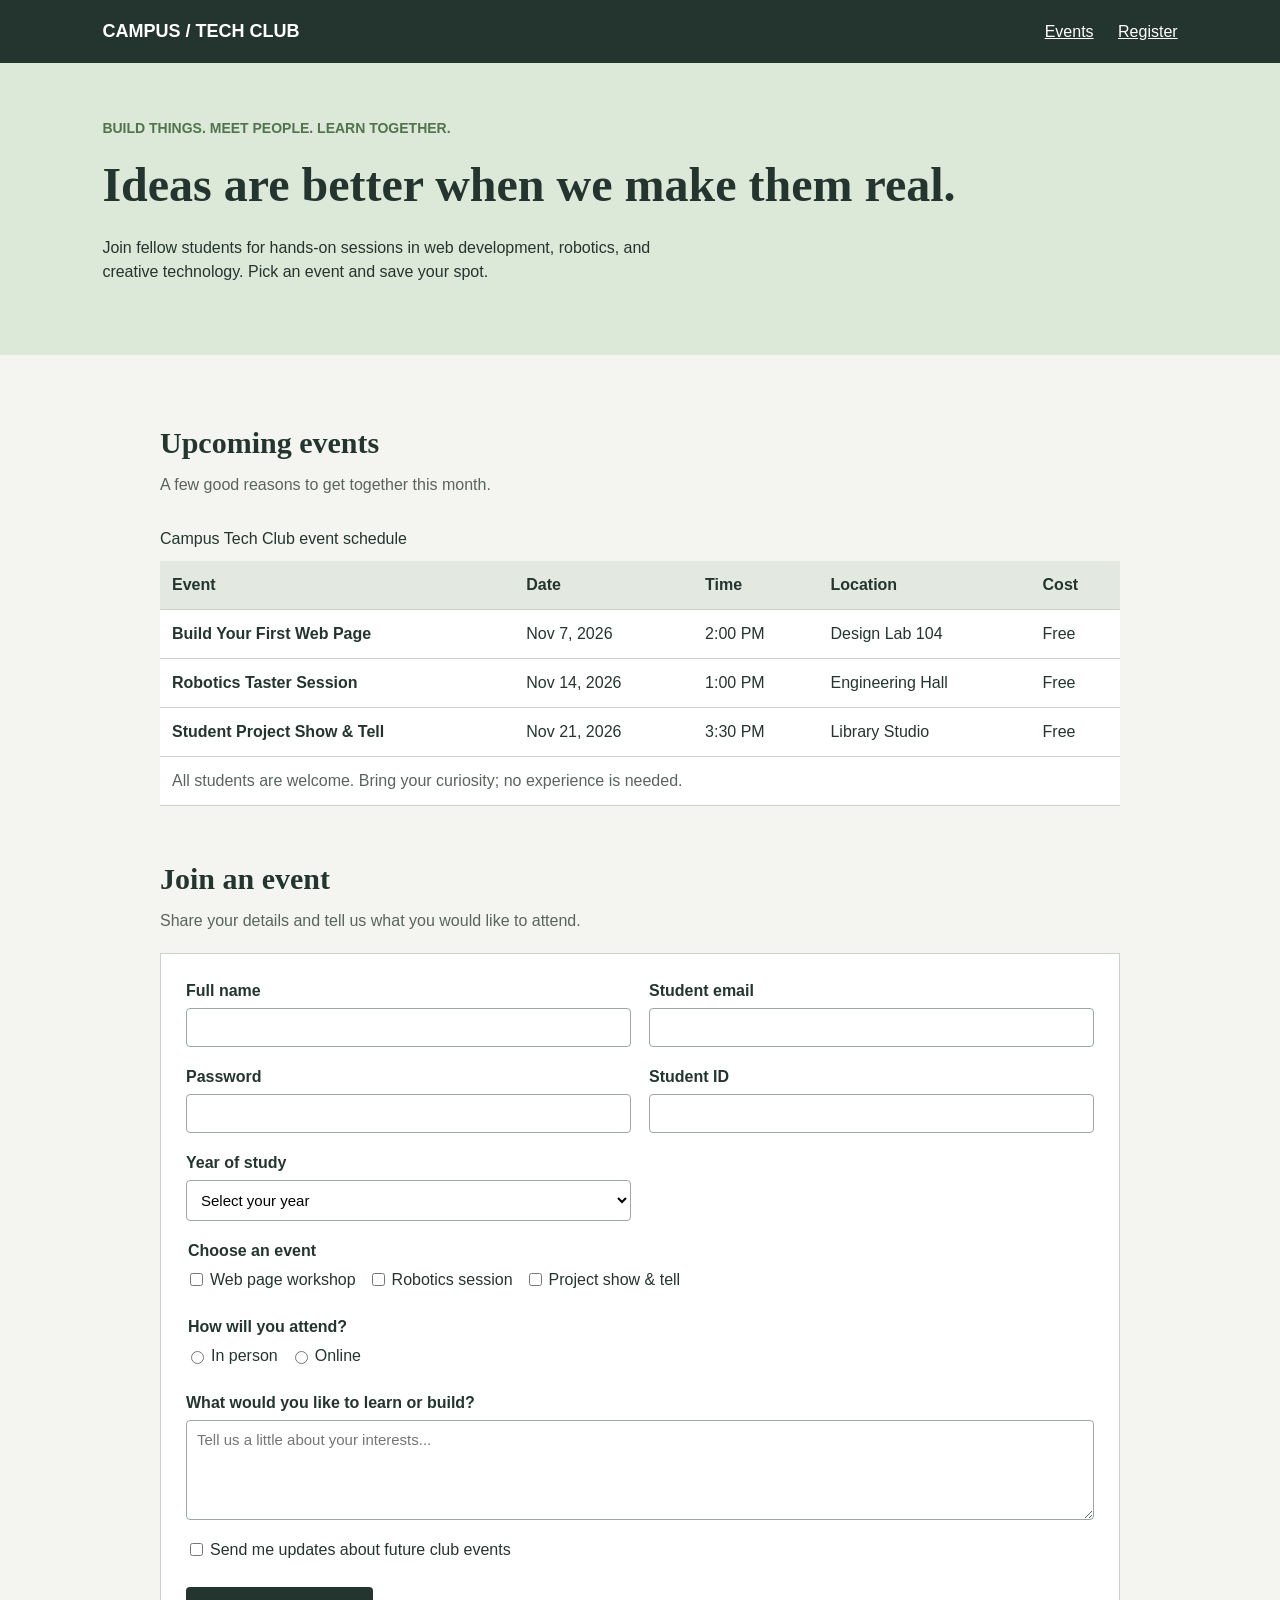
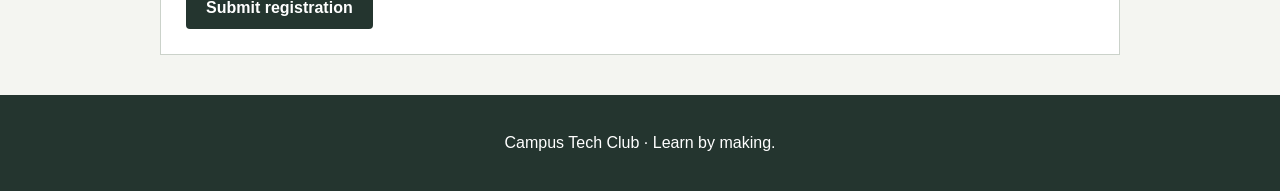
==== Week4/index.html @ d005cfa9 "complete task4.1" ====
<!DOCTYPE html>
<html lang="en">
<head>
    <meta charset="UTF-8">
    <meta name="viewport" content="width=device-width, initial-scale=1.0">
    <meta name="description" content="Explore upcoming Campus Tech Club events and register to take part.">
    <meta name="theme-color" content="#172d2b">
    <title>Campus Tech Club | Events & Registration</title>
    <style>
        * {
            box-sizing: border-box;
        }

        body {
            margin: 0 auto;
            background-color: #f4f5f1;
            color: #24352f;
            font-family: Verdana, sans-serif;
            line-height: 1.5;
        }

        .masthead {
            padding: 18px 8%;
            background-color: #24352f;
            color: white;
            display: flex;
            align-items: center;
            justify-content: space-between;
        }

        .brand {
            margin: 0;
            font-size: 18px;
            font-weight: bold;
        }

        nav a {
            margin-left: 20px;
            color: white;
        }

        .intro {
            padding: 55px 8%;
            background-color: #dce8d8;
        }

        .eyebrow {
            margin: 0 0 10px;
            color: #52734d;
            font-size: 14px;
            font-weight: bold;
            text-transform: uppercase;
        }

        h1 {
            margin: 0;
            font-family: Georgia, serif;
            font-size: 48px;
        }

        .intro-copy {
            max-width: 600px;
            margin-top: 15px;
        }

        main {
            max-width: 1000px;
            margin: 0 auto;
            padding: 40px 20px;
        }

        .section-heading {
            margin-bottom: 8px;
            font-family: Georgia, serif;
            font-size: 30px;
        }

        .section-copy {
            margin-top: 0;
            margin-bottom: 20px;
            color: #59645e;
        }

        .table-wrap {
            overflow-x: auto;
        }

        table {
            width: 100%;
            border-collapse: collapse;
            background-color: white;
            text-align: left;
        }

        caption {
            padding: 10px 0;
            text-align: left;
        }

        th, td {
            padding: 12px;
            border-bottom: 1px solid #cbd2ca;
        }

        thead {
            background-color: #e3e9e1;
        }

        tfoot {
            color: #59645e;
        }

        .registration {
            margin-top: 50px;
        }

        form {
            padding: 25px;
            border: 1px solid #cbd2ca;
            background-color: white;
        }

        .form-grid {
            display: grid;
            grid-template-columns: 1fr 1fr;
            gap: 18px;
        }

        .field {
            display: flex;
            flex-direction: column;
        }

        .field-full {
            grid-column: 1 / 3;
        }

        label, legend {
            margin-bottom: 5px;
            font-weight: bold;
        }

        input, select, textarea {
            width: 100%;
            padding: 10px;
            border: 1px solid #9ba9a0;
            border-radius: 4px;
            background: white;
            font-family: inherit;
            font-size: 15px;
        }

        textarea {
            min-height: 100px;
        }

        fieldset {
            margin: 0;
            padding: 0;
            border: 0;
        }

        .choice-list {
            display: flex;
            flex-wrap: wrap;
            gap: 12px;
        }

        .choice {
            display: inline-flex;
            align-items: center;
            font-weight: normal;
        }

        .choice input {
            width: auto;
            margin-right: 7px;
            padding: 0;
        }

        button {
            margin-top: 20px;
            padding: 12px 20px;
            border: 0;
            border-radius: 4px;
            background-color: #24352f;
            color: white;
            font-size: 16px;
            font-weight: bold;
            cursor: pointer;
        }

        button:hover {
            background-color: #52734d;
        }

        footer {
            padding: 20px;
            background-color: #24352f;
            color: white;
            text-align: center;
        }

        @media screen and (max-width: 600px) {
            .masthead {
                align-items: flex-start;
                flex-direction: column;
            }

            h1 {
                font-size: 36px;
            }

            .form-grid {
                grid-template-columns: 1fr;
            }

            .field-full {
                grid-column: 1;
            }
        }
    </style>
</head>
<body>
    <header>
        <div class="masthead">
            <p class="brand">CAMPUS / TECH CLUB</p>
            <nav aria-label="Main navigation">
                <a href="#events">Events</a>
                <a href="#register">Register</a>
            </nav>
        </div>
        <section class="intro" aria-labelledby="page-title">
            <p class="eyebrow">Build things. Meet people. Learn together.</p>
            <h1 id="page-title">Ideas are better when we make them real.</h1>
            <p class="intro-copy">Join fellow students for hands-on sessions in web development, robotics, and creative technology. Pick an event and save your spot.</p>
        </section>
    </header>

    <main>
        <section id="events" aria-labelledby="events-heading">
            <h2 class="section-heading" id="events-heading">Upcoming events</h2>
            <p class="section-copy">A few good reasons to get together this month.</p>
            <div class="table-wrap">
                <table>
                    <caption>Campus Tech Club event schedule</caption>
                    <thead>
                        <tr>
                            <th scope="col">Event</th>
                            <th scope="col">Date</th>
                            <th scope="col">Time</th>
                            <th scope="col">Location</th>
                            <th scope="col">Cost</th>
                        </tr>
                    </thead>
                    <tbody>
                        <tr>
                            <th scope="row">Build Your First Web Page</th>
                            <td>Nov 7, 2026</td>
                            <td>2:00 PM</td>
                            <td>Design Lab 104</td>
                            <td>Free</td>
                        </tr>
                        <tr>
                            <th scope="row">Robotics Taster Session</th>
                            <td>Nov 14, 2026</td>
                            <td>1:00 PM</td>
                            <td>Engineering Hall</td>
                            <td>Free</td>
                        </tr>
                        <tr>
                            <th scope="row">Student Project Show &amp; Tell</th>
                            <td>Nov 21, 2026</td>
                            <td>3:30 PM</td>
                            <td>Library Studio</td>
                            <td>Free</td>
                        </tr>
                    </tbody>
                    <tfoot>
                        <tr>
                            <td colspan="5">All students are welcome. Bring your curiosity; no experience is needed.</td>
                        </tr>
                    </tfoot>
                </table>
            </div>
        </section>

        <section class="registration" id="register" aria-labelledby="register-heading">
            <h2 class="section-heading" id="register-heading">Join an event</h2>
            <p class="section-copy">Share your details and tell us what you would like to attend.</p>
            <form action="#register" method="post">
                <div class="form-grid">
                    <div class="field">
                        <label for="student-name">Full name</label>
                        <input type="text" id="student-name" name="student-name" autocomplete="name" required>
                    </div>
                    <div class="field">
                        <label for="student-email">Student email</label>
                        <input type="email" id="student-email" name="student-email" autocomplete="email" required>
                    </div>
                    <div class="field">
                        <label for="student-password">Password</label>
                        <input type="password" id="student-password" name="student-password" autocomplete="new-password" required>
                    </div>
                    <div class="field">
                        <label for="student-id">Student ID</label>
                        <input type="text" id="student-id" name="student-id" required>
                    </div>
                    <div class="field">
                        <label for="study-year">Year of study</label>
                        <select id="study-year" name="study-year" required>
                            <option value="" selected disabled>Select your year</option>
                            <option value="1">Year 1</option>
                            <option value="2">Year 2</option>
                            <option value="3">Year 3</option>
                            <option value="4">Year 4 or above</option>
                        </select>
                    </div>
                    <fieldset class="field field-full">
                        <legend>Choose an event</legend>
                        <div class="choice-list">
                            <label class="choice"><input type="checkbox" name="events" value="web-page"> Web page workshop</label>
                            <label class="choice"><input type="checkbox" name="events" value="robotics"> Robotics session</label>
                            <label class="choice"><input type="checkbox" name="events" value="show-and-tell"> Project show &amp; tell</label>
                        </div>
                    </fieldset>
                    <fieldset class="field field-full">
                        <legend>How will you attend?</legend>
                        <div class="choice-list">
                            <label class="choice"><input type="radio" name="attendance" value="in-person" required> In person</label>
                            <label class="choice"><input type="radio" name="attendance" value="online"> Online</label>
                        </div>
                    </fieldset>
                    <div class="field field-full">
                        <label for="interests">What would you like to learn or build?</label>
                        <textarea id="interests" name="interests" rows="4" placeholder="Tell us a little about your interests..."></textarea>
                    </div>
                    <label class="choice field-full"><input type="checkbox" name="updates" value="yes"> Send me updates about future club events</label>
                </div>
                <button type="submit">Submit registration</button>
            </form>
        </section>
    </main>

    <footer>
        <p>Campus Tech Club · Learn by making.</p>
    </footer>
</body>
</html>
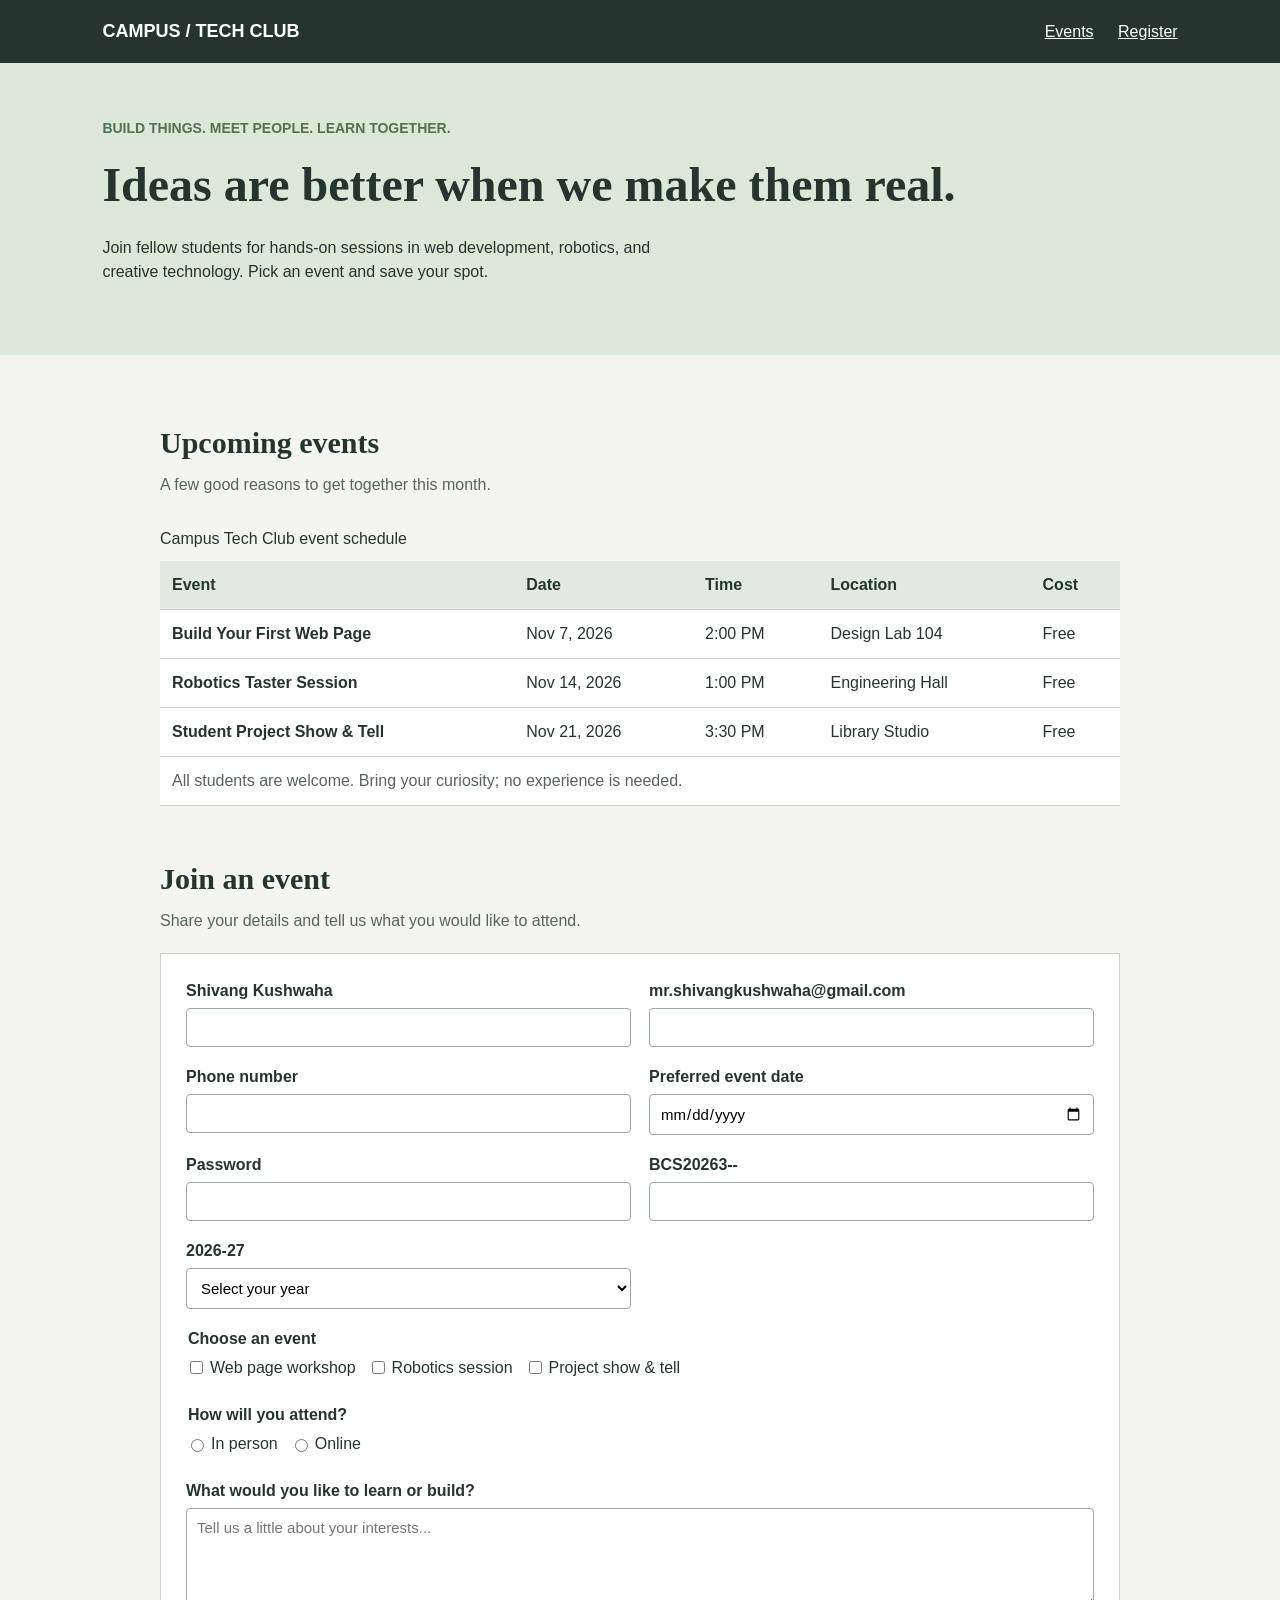
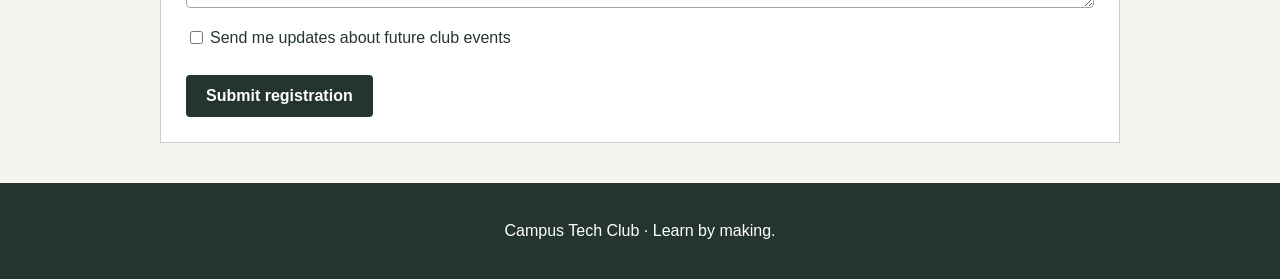
==== commit 7bd77be0: "add data phone" ====
--- a/Week4/index.html
+++ b/Week4/index.html
@@ -1,5 +1,6 @@
 <!DOCTYPE html>
 <html lang="en">
+
 <head>
     <meta charset="UTF-8">
     <meta name="viewport" content="width=device-width, initial-scale=1.0">
@@ -97,7 +98,8 @@
             text-align: left;
         }
 
-        th, td {
+        th,
+        td {
             padding: 12px;
             border-bottom: 1px solid #cbd2ca;
         }
@@ -135,12 +137,15 @@
             grid-column: 1 / 3;
         }
 
-        label, legend {
+        label,
+        legend {
             margin-bottom: 5px;
             font-weight: bold;
         }
 
-        input, select, textarea {
+        input,
+        select,
+        textarea {
             width: 100%;
             padding: 10px;
             border: 1px solid #9ba9a0;
@@ -221,6 +226,7 @@
         }
     </style>
 </head>
+
 <body>
     <header>
         <div class="masthead">
@@ -233,7 +239,8 @@
         <section class="intro" aria-labelledby="page-title">
             <p class="eyebrow">Build things. Meet people. Learn together.</p>
             <h1 id="page-title">Ideas are better when we make them real.</h1>
-            <p class="intro-copy">Join fellow students for hands-on sessions in web development, robotics, and creative technology. Pick an event and save your spot.</p>
+            <p class="intro-copy">Join fellow students for hands-on sessions in web development, robotics, and creative
+                technology. Pick an event and save your spot.</p>
         </section>
     </header>
 
@@ -278,7 +285,8 @@
                     </tbody>
                     <tfoot>
                         <tr>
-                            <td colspan="5">All students are welcome. Bring your curiosity; no experience is needed.</td>
+                            <td colspan="5">All students are welcome. Bring your curiosity; no experience is needed.
+                            </td>
                         </tr>
                     </tfoot>
                 </table>
@@ -291,51 +299,66 @@
             <form action="#register" method="post">
                 <div class="form-grid">
                     <div class="field">
-                        <label for="student-name">Full name</label>
+                        <label for="student-name">Shivang Kushwaha</label>
                         <input type="text" id="student-name" name="student-name" autocomplete="name" required>
                     </div>
                     <div class="field">
-                        <label for="student-email">Student email</label>
+                        <label for="student-email">mr.shivangkushwaha@gmail.com</label>
                         <input type="email" id="student-email" name="student-email" autocomplete="email" required>
                     </div>
                     <div class="field">
+                        <label for="student-phone">Phone number</label>
+                        <input type="tel" id="student-phone" name="student-phone" autocomplete="tel" required>
+                    </div>
+                    <div class="field">
+                        <label for="event-date">Preferred event date</label>
+                        <input type="date" id="event-date" name="event-date" required>
+                    </div>
+                    <div class="field">
                         <label for="student-password">Password</label>
-                        <input type="password" id="student-password" name="student-password" autocomplete="new-password" required>
-                    </div>
-                    <div class="field">
-                        <label for="student-id">Student ID</label>
+                        <input type="password" id="student-password" name="student-password" autocomplete="new-password"
+                            required>
+                    </div>
+                    <div class="field">
+                        <label for="student-id">BCS20263--</label>
                         <input type="text" id="student-id" name="student-id" required>
                     </div>
                     <div class="field">
-                        <label for="study-year">Year of study</label>
+                        <label for="study-year">2026-27</label>
                         <select id="study-year" name="study-year" required>
                             <option value="" selected disabled>Select your year</option>
-                            <option value="1">Year 1</option>
-                            <option value="2">Year 2</option>
-                            <option value="3">Year 3</option>
-                            <option value="4">Year 4 or above</option>
+                            <option value="1">2026-27</option>
+                            <option value="2">2027-28</option>
+                            <option value="3">2028-29</option>
+                            <option value="4">2029-30 or above</option>
                         </select>
                     </div>
                     <fieldset class="field field-full">
                         <legend>Choose an event</legend>
                         <div class="choice-list">
-                            <label class="choice"><input type="checkbox" name="events" value="web-page"> Web page workshop</label>
-                            <label class="choice"><input type="checkbox" name="events" value="robotics"> Robotics session</label>
-                            <label class="choice"><input type="checkbox" name="events" value="show-and-tell"> Project show &amp; tell</label>
+                            <label class="choice"><input type="checkbox" name="events" value="web-page"> Web page
+                                workshop</label>
+                            <label class="choice"><input type="checkbox" name="events" value="robotics"> Robotics
+                                session</label>
+                            <label class="choice"><input type="checkbox" name="events" value="show-and-tell"> Project
+                                show &amp; tell</label>
                         </div>
                     </fieldset>
                     <fieldset class="field field-full">
                         <legend>How will you attend?</legend>
                         <div class="choice-list">
-                            <label class="choice"><input type="radio" name="attendance" value="in-person" required> In person</label>
+                            <label class="choice"><input type="radio" name="attendance" value="in-person" required> In
+                                person</label>
                             <label class="choice"><input type="radio" name="attendance" value="online"> Online</label>
                         </div>
                     </fieldset>
                     <div class="field field-full">
                         <label for="interests">What would you like to learn or build?</label>
-                        <textarea id="interests" name="interests" rows="4" placeholder="Tell us a little about your interests..."></textarea>
-                    </div>
-                    <label class="choice field-full"><input type="checkbox" name="updates" value="yes"> Send me updates about future club events</label>
+                        <textarea id="interests" name="interests" rows="4"
+                            placeholder="Tell us a little about your interests..."></textarea>
+                    </div>
+                    <label class="choice field-full"><input type="checkbox" name="updates" value="yes"> Send me updates
+                        about future club events</label>
                 </div>
                 <button type="submit">Submit registration</button>
             </form>
@@ -346,4 +369,5 @@
         <p>Campus Tech Club · Learn by making.</p>
     </footer>
 </body>
+
 </html>
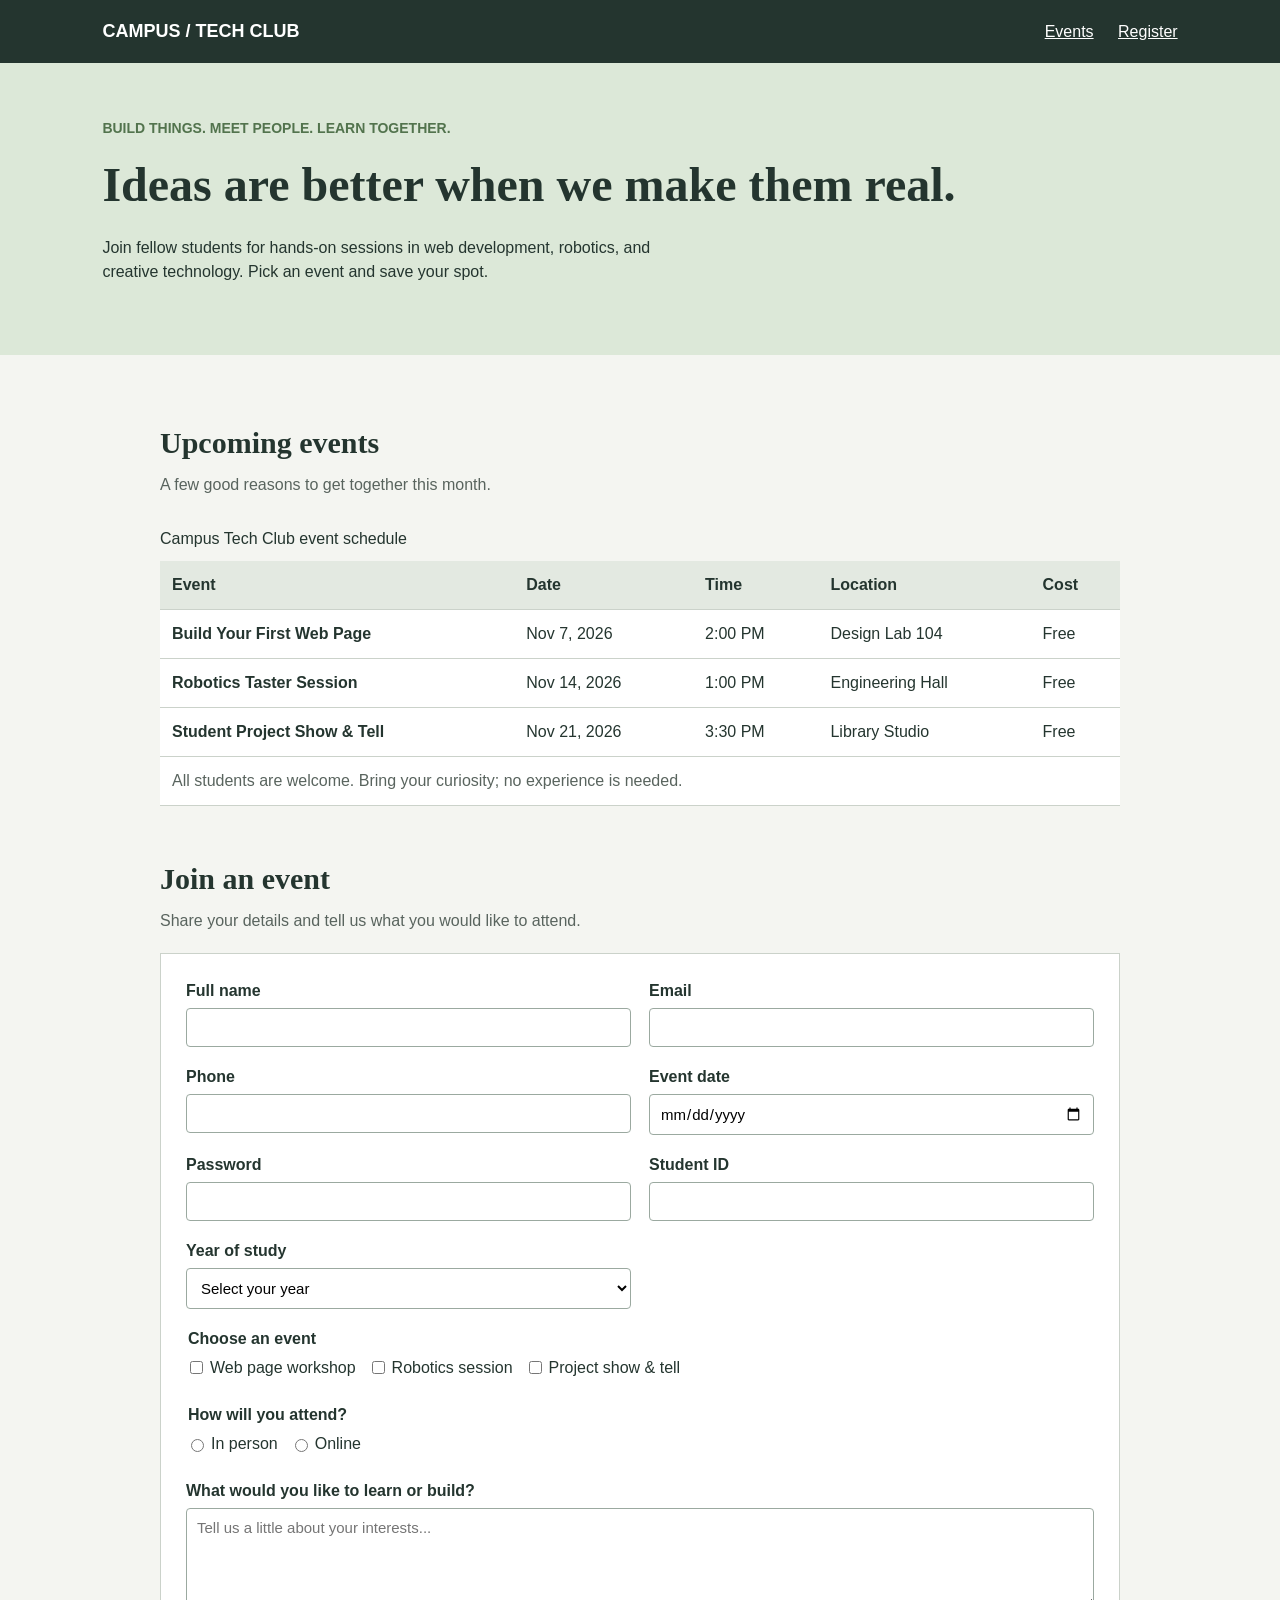
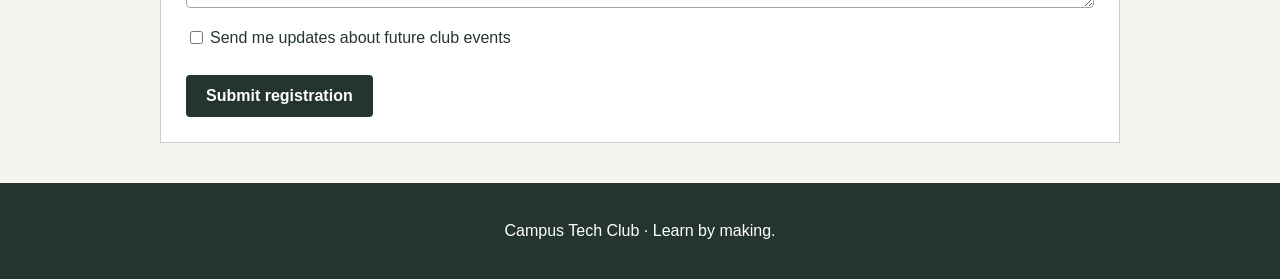
==== commit 5cd34ce4: "add rows" ====
--- a/Week4/index.html
+++ b/Week4/index.html
@@ -299,19 +299,19 @@
             <form action="#register" method="post">
                 <div class="form-grid">
                     <div class="field">
-                        <label for="student-name">Shivang Kushwaha</label>
+                        <label for="student-name">Full name</label>
                         <input type="text" id="student-name" name="student-name" autocomplete="name" required>
                     </div>
                     <div class="field">
-                        <label for="student-email">mr.shivangkushwaha@gmail.com</label>
+                        <label for="student-email">Email</label>
                         <input type="email" id="student-email" name="student-email" autocomplete="email" required>
                     </div>
                     <div class="field">
-                        <label for="student-phone">Phone number</label>
+                        <label for="student-phone">Phone</label>
                         <input type="tel" id="student-phone" name="student-phone" autocomplete="tel" required>
                     </div>
                     <div class="field">
-                        <label for="event-date">Preferred event date</label>
+                        <label for="event-date">Event date</label>
                         <input type="date" id="event-date" name="event-date" required>
                     </div>
                     <div class="field">
@@ -320,11 +320,11 @@
                             required>
                     </div>
                     <div class="field">
-                        <label for="student-id">BCS20263--</label>
+                        <label for="student-id">Student ID</label>
                         <input type="text" id="student-id" name="student-id" required>
                     </div>
                     <div class="field">
-                        <label for="study-year">2026-27</label>
+                        <label for="study-year">Year of study</label>
                         <select id="study-year" name="study-year" required>
                             <option value="" selected disabled>Select your year</option>
                             <option value="1">2026-27</option>
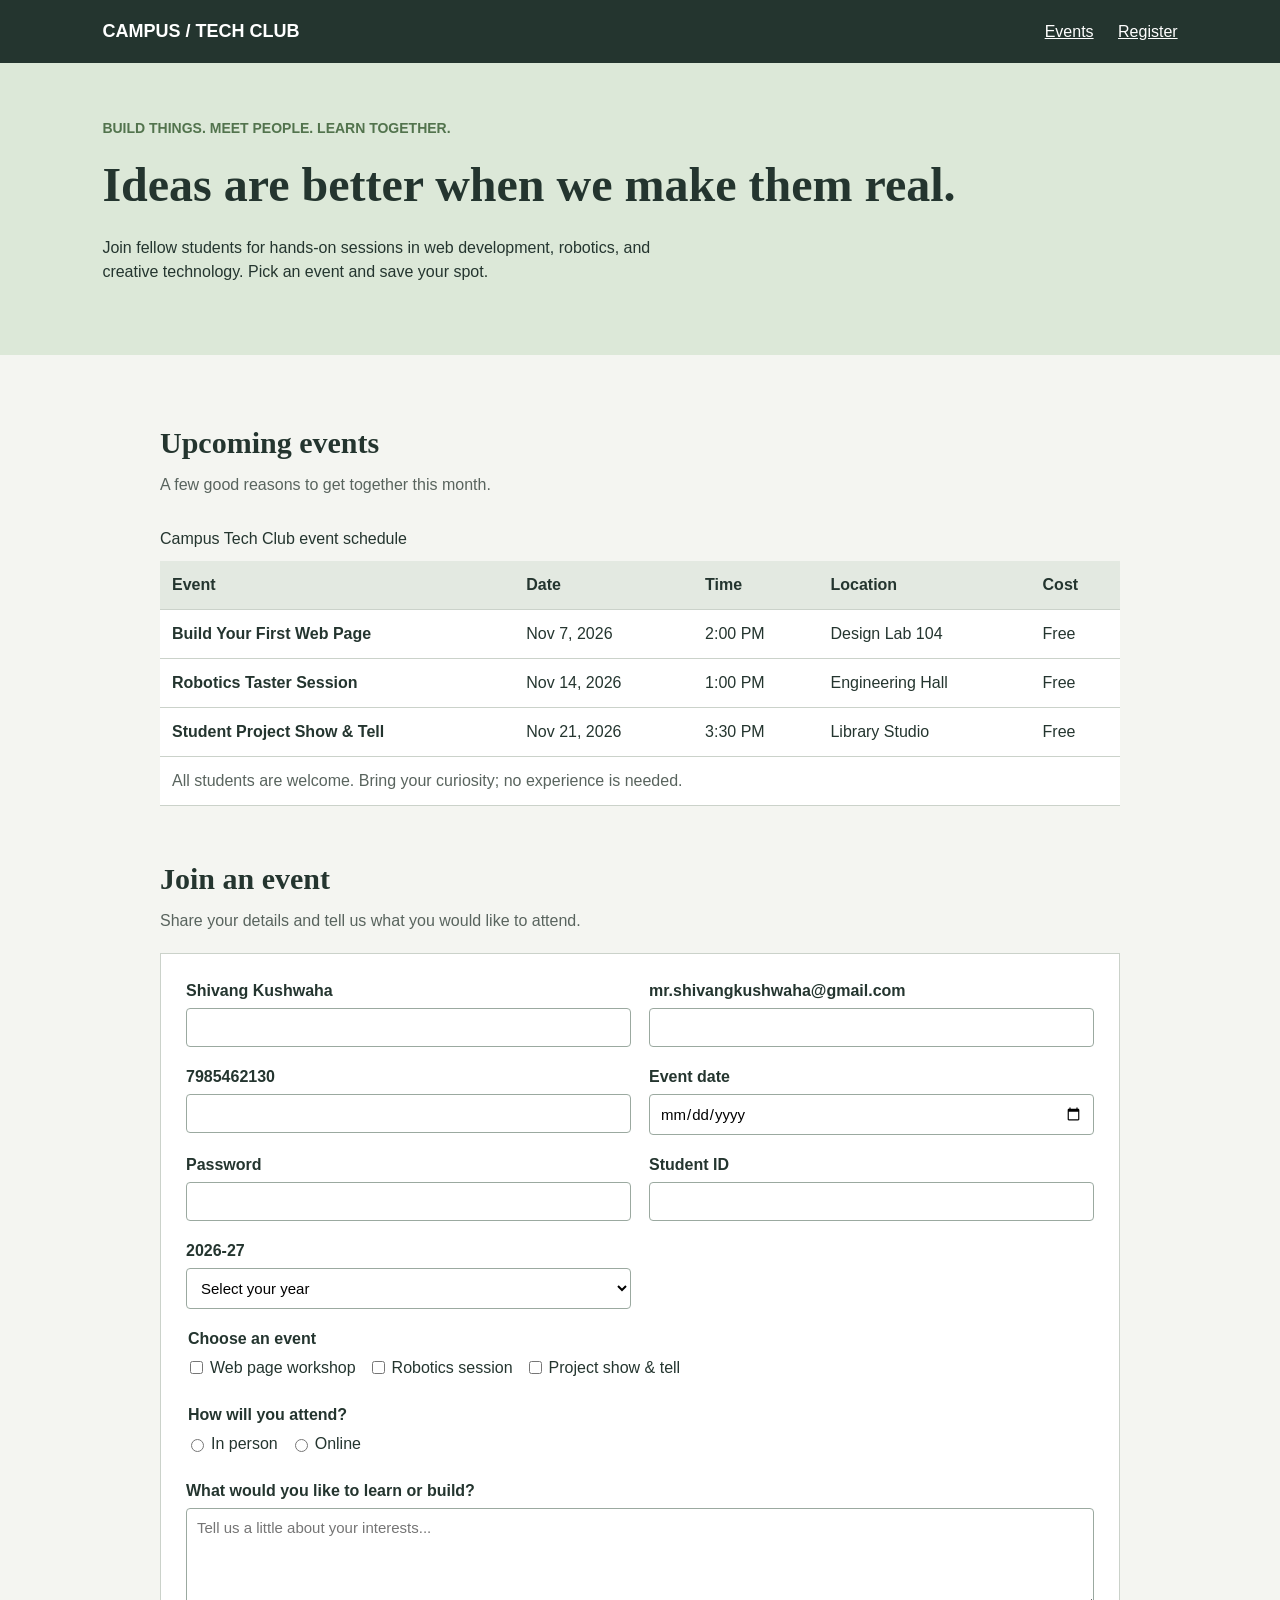
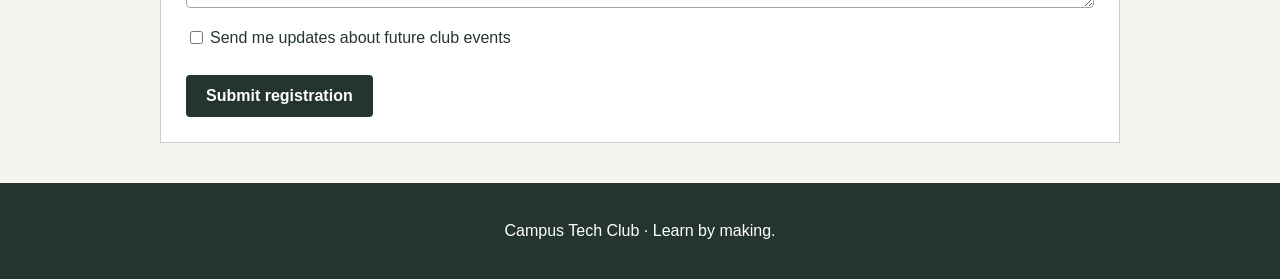
==== commit 7c0e2369: "add meta tags" ====
--- a/Week4/index.html
+++ b/Week4/index.html
@@ -5,7 +5,12 @@
     <meta charset="UTF-8">
     <meta name="viewport" content="width=device-width, initial-scale=1.0">
     <meta name="description" content="Explore upcoming Campus Tech Club events and register to take part.">
+    <meta name="author" content="Campus Tech Club">
     <meta name="theme-color" content="#172d2b">
+    <meta property="og:title" content="Campus Tech Club | Events &amp; Registration">
+    <meta property="og:description" content="Explore upcoming Campus Tech Club events and register to take part.">
+    <meta property="og:type" content="website">
+    <link rel="icon" type="image/svg+xml" href="favicon.svg">
     <title>Campus Tech Club | Events & Registration</title>
     <style>
         * {
@@ -299,15 +304,16 @@
             <form action="#register" method="post">
                 <div class="form-grid">
                     <div class="field">
-                        <label for="student-name">Full name</label>
+                        <label for="student-name">Shivang Kushwaha</label>
                         <input type="text" id="student-name" name="student-name" autocomplete="name" required>
                     </div>
                     <div class="field">
-                        <label for="student-email">Email</label>
+                        <label for="student-email">mr.shivangkushwaha@gmail.com</label>
                         <input type="email" id="student-email" name="student-email" autocomplete="email" required>
                     </div>
                     <div class="field">
-                        <label for="student-phone">Phone</label>
+
+                        <label for="student-phone">7985462130</label>
                         <input type="tel" id="student-phone" name="student-phone" autocomplete="tel" required>
                     </div>
                     <div class="field">
@@ -324,7 +330,7 @@
                         <input type="text" id="student-id" name="student-id" required>
                     </div>
                     <div class="field">
-                        <label for="study-year">Year of study</label>
+                        <label for="study-year">2026-27</label>
                         <select id="study-year" name="study-year" required>
                             <option value="" selected disabled>Select your year</option>
                             <option value="1">2026-27</option>
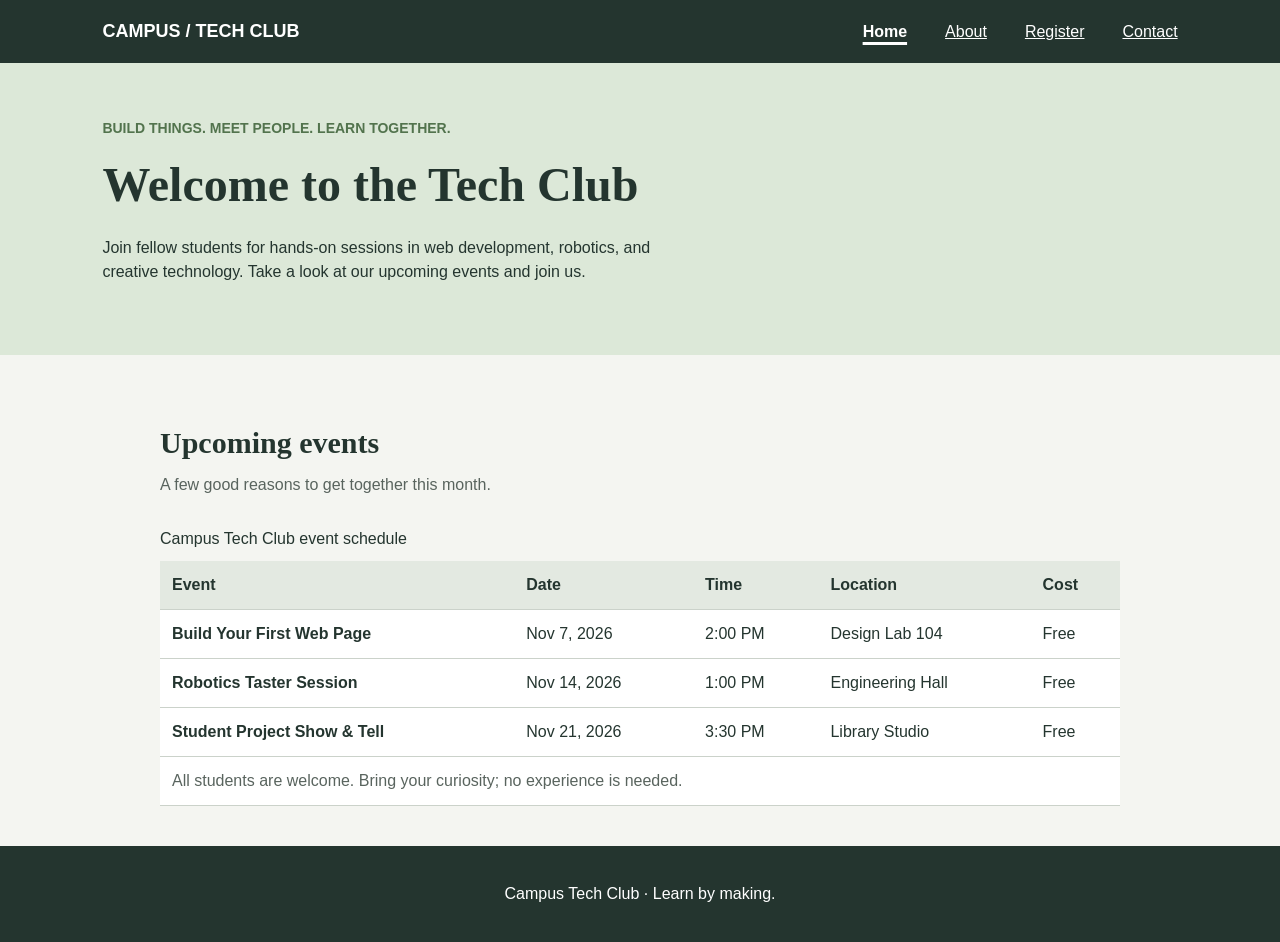
==== commit e6c9b67b: "final of 4 week commit" ====
--- a/Week4/index.html
+++ b/Week4/index.html
@@ -11,6 +11,7 @@
     <meta property="og:description" content="Explore upcoming Campus Tech Club events and register to take part.">
     <meta property="og:type" content="website">
     <link rel="icon" type="image/svg+xml" href="favicon.svg">
+    <link rel="stylesheet" href="style.css">
     <title>Campus Tech Club | Events & Registration</title>
     <style>
         * {
@@ -237,15 +238,17 @@
         <div class="masthead">
             <p class="brand">CAMPUS / TECH CLUB</p>
             <nav aria-label="Main navigation">
-                <a href="#events">Events</a>
-                <a href="#register">Register</a>
+                <a href="index.html" aria-current="page">Home</a>
+                <a href="about.html">About</a>
+                <a href="register.html">Register</a>
+                <a href="contact.html">Contact</a>
             </nav>
         </div>
         <section class="intro" aria-labelledby="page-title">
             <p class="eyebrow">Build things. Meet people. Learn together.</p>
-            <h1 id="page-title">Ideas are better when we make them real.</h1>
+            <h1 id="page-title">Welcome to the Tech Club</h1>
             <p class="intro-copy">Join fellow students for hands-on sessions in web development, robotics, and creative
-                technology. Pick an event and save your spot.</p>
+                technology. Take a look at our upcoming events and join us.</p>
         </section>
     </header>
 
@@ -298,77 +301,6 @@
             </div>
         </section>
 
-        <section class="registration" id="register" aria-labelledby="register-heading">
-            <h2 class="section-heading" id="register-heading">Join an event</h2>
-            <p class="section-copy">Share your details and tell us what you would like to attend.</p>
-            <form action="#register" method="post">
-                <div class="form-grid">
-                    <div class="field">
-                        <label for="student-name">Shivang Kushwaha</label>
-                        <input type="text" id="student-name" name="student-name" autocomplete="name" required>
-                    </div>
-                    <div class="field">
-                        <label for="student-email">mr.shivangkushwaha@gmail.com</label>
-                        <input type="email" id="student-email" name="student-email" autocomplete="email" required>
-                    </div>
-                    <div class="field">
-
-                        <label for="student-phone">7985462130</label>
-                        <input type="tel" id="student-phone" name="student-phone" autocomplete="tel" required>
-                    </div>
-                    <div class="field">
-                        <label for="event-date">Event date</label>
-                        <input type="date" id="event-date" name="event-date" required>
-                    </div>
-                    <div class="field">
-                        <label for="student-password">Password</label>
-                        <input type="password" id="student-password" name="student-password" autocomplete="new-password"
-                            required>
-                    </div>
-                    <div class="field">
-                        <label for="student-id">Student ID</label>
-                        <input type="text" id="student-id" name="student-id" required>
-                    </div>
-                    <div class="field">
-                        <label for="study-year">2026-27</label>
-                        <select id="study-year" name="study-year" required>
-                            <option value="" selected disabled>Select your year</option>
-                            <option value="1">2026-27</option>
-                            <option value="2">2027-28</option>
-                            <option value="3">2028-29</option>
-                            <option value="4">2029-30 or above</option>
-                        </select>
-                    </div>
-                    <fieldset class="field field-full">
-                        <legend>Choose an event</legend>
-                        <div class="choice-list">
-                            <label class="choice"><input type="checkbox" name="events" value="web-page"> Web page
-                                workshop</label>
-                            <label class="choice"><input type="checkbox" name="events" value="robotics"> Robotics
-                                session</label>
-                            <label class="choice"><input type="checkbox" name="events" value="show-and-tell"> Project
-                                show &amp; tell</label>
-                        </div>
-                    </fieldset>
-                    <fieldset class="field field-full">
-                        <legend>How will you attend?</legend>
-                        <div class="choice-list">
-                            <label class="choice"><input type="radio" name="attendance" value="in-person" required> In
-                                person</label>
-                            <label class="choice"><input type="radio" name="attendance" value="online"> Online</label>
-                        </div>
-                    </fieldset>
-                    <div class="field field-full">
-                        <label for="interests">What would you like to learn or build?</label>
-                        <textarea id="interests" name="interests" rows="4"
-                            placeholder="Tell us a little about your interests..."></textarea>
-                    </div>
-                    <label class="choice field-full"><input type="checkbox" name="updates" value="yes"> Send me updates
-                        about future club events</label>
-                </div>
-                <button type="submit">Submit registration</button>
-            </form>
-        </section>
     </main>
 
     <footer>
--- a/Week4/style.css
+++ b/Week4/style.css
@@ -0,0 +1,237 @@
+* {
+    box-sizing: border-box;
+}
+
+body {
+    margin: 0 auto;
+    background-color: #f4f5f1;
+    color: #24352f;
+    font-family: Verdana, sans-serif;
+    line-height: 1.5;
+}
+
+.masthead {
+    padding: 18px 8%;
+    background-color: #24352f;
+    color: white;
+    display: flex;
+    align-items: center;
+    justify-content: space-between;
+}
+
+.brand {
+    margin: 0;
+    font-size: 18px;
+    font-weight: bold;
+}
+
+nav {
+    display: flex;
+    flex-wrap: wrap;
+    gap: 18px;
+}
+
+nav a {
+    color: white;
+}
+
+nav a[aria-current="page"] {
+    font-weight: bold;
+    text-decoration-thickness: 3px;
+    text-underline-offset: 5px;
+}
+
+.intro {
+    padding: 55px 8%;
+    background-color: #dce8d8;
+}
+
+.eyebrow {
+    margin: 0 0 10px;
+    color: #52734d;
+    font-size: 14px;
+    font-weight: bold;
+    text-transform: uppercase;
+}
+
+h1 {
+    margin: 0;
+    font-family: Georgia, serif;
+    font-size: 48px;
+}
+
+.intro-copy {
+    max-width: 600px;
+    margin-top: 15px;
+}
+
+main {
+    max-width: 1000px;
+    margin: 0 auto;
+    padding: 40px 20px;
+}
+
+.section-heading {
+    margin-bottom: 8px;
+    font-family: Georgia, serif;
+    font-size: 30px;
+}
+
+.section-copy {
+    margin-top: 0;
+    margin-bottom: 20px;
+    color: #59645e;
+}
+
+.table-wrap {
+    overflow-x: auto;
+}
+
+table {
+    width: 100%;
+    border-collapse: collapse;
+    background-color: white;
+    text-align: left;
+}
+
+caption {
+    padding: 10px 0;
+    text-align: left;
+}
+
+th,
+td {
+    padding: 12px;
+    border-bottom: 1px solid #cbd2ca;
+}
+
+thead {
+    background-color: #e3e9e1;
+}
+
+tfoot {
+    color: #59645e;
+}
+
+.registration {
+    margin-top: 20px;
+}
+
+form {
+    padding: 25px;
+    border: 1px solid #cbd2ca;
+    background-color: white;
+}
+
+.form-grid {
+    display: grid;
+    grid-template-columns: 1fr 1fr;
+    gap: 18px;
+}
+
+.field {
+    display: flex;
+    flex-direction: column;
+}
+
+.field-full {
+    grid-column: 1 / 3;
+}
+
+label,
+legend {
+    margin-bottom: 5px;
+    font-weight: bold;
+}
+
+input,
+select,
+textarea {
+    width: 100%;
+    padding: 10px;
+    border: 1px solid #9ba9a0;
+    border-radius: 4px;
+    background: white;
+    font-family: inherit;
+    font-size: 15px;
+}
+
+textarea {
+    min-height: 100px;
+}
+
+fieldset {
+    margin: 0;
+    padding: 0;
+    border: 0;
+}
+
+.choice-list {
+    display: flex;
+    flex-wrap: wrap;
+    gap: 12px;
+}
+
+.choice {
+    display: inline-flex;
+    align-items: center;
+    font-weight: normal;
+}
+
+.choice input {
+    width: auto;
+    margin-right: 7px;
+    padding: 0;
+}
+
+button,
+.button-link {
+    display: inline-block;
+    margin-top: 20px;
+    padding: 12px 20px;
+    border: 0;
+    border-radius: 4px;
+    background-color: #24352f;
+    color: white;
+    font-family: inherit;
+    font-size: 16px;
+    font-weight: bold;
+    text-decoration: none;
+    cursor: pointer;
+}
+
+button:hover,
+.button-link:hover {
+    background-color: #52734d;
+}
+
+footer {
+    padding: 20px;
+    background-color: #24352f;
+    color: white;
+    text-align: center;
+}
+
+@media screen and (max-width: 600px) {
+    .masthead {
+        align-items: flex-start;
+        flex-direction: column;
+        gap: 12px;
+    }
+
+    nav {
+        gap: 14px;
+    }
+
+    h1 {
+        font-size: 36px;
+    }
+
+    .form-grid {
+        grid-template-columns: 1fr;
+    }
+
+    .field-full {
+        grid-column: 1;
+    }
+}
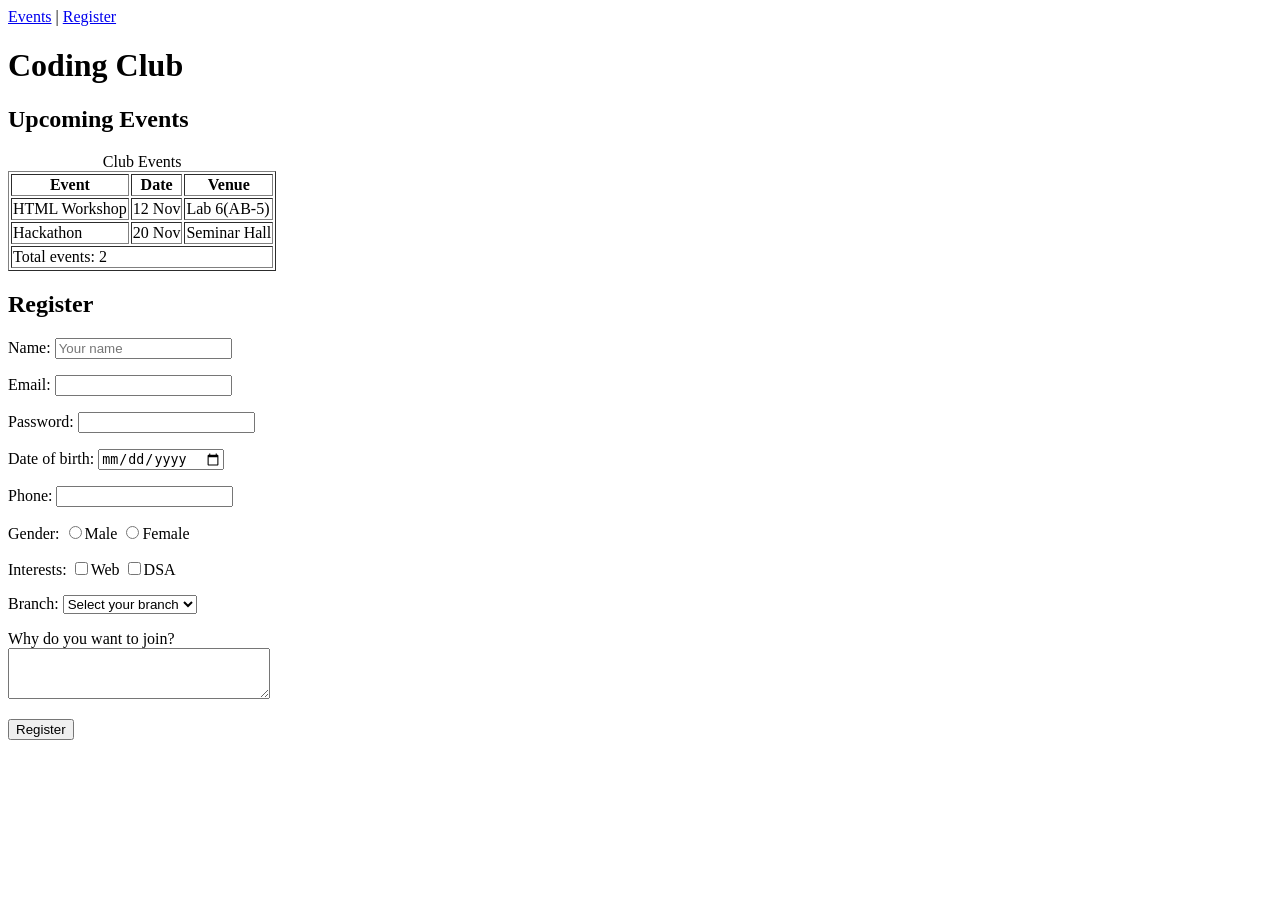
==== commit 3e32d5bf: "week4" ====
--- a/Week4/index.html
+++ b/Week4/index.html
@@ -1,311 +1,99 @@
-<!DOCTYPE html>
+<!doctype html>
 <html lang="en">
+  <head>
+    <meta charset="UTF-8" />
+    <meta name="viewport" content="width=device-width, initial-scale=1" />
+    <meta name="description" content="Coding Club registration page" />
+    <link rel="icon" href="calendar-svgrepo-com.svg" />
+    <title>Coding Club</title>
+  </head>
 
-<head>
-    <meta charset="UTF-8">
-    <meta name="viewport" content="width=device-width, initial-scale=1.0">
-    <meta name="description" content="Explore upcoming Campus Tech Club events and register to take part.">
-    <meta name="author" content="Campus Tech Club">
-    <meta name="theme-color" content="#172d2b">
-    <meta property="og:title" content="Campus Tech Club | Events &amp; Registration">
-    <meta property="og:description" content="Explore upcoming Campus Tech Club events and register to take part.">
-    <meta property="og:type" content="website">
-    <link rel="icon" type="image/svg+xml" href="favicon.svg">
-    <link rel="stylesheet" href="style.css">
-    <title>Campus Tech Club | Events & Registration</title>
-    <style>
-        * {
-            box-sizing: border-box;
-        }
-
-        body {
-            margin: 0 auto;
-            background-color: #f4f5f1;
-            color: #24352f;
-            font-family: Verdana, sans-serif;
-            line-height: 1.5;
-        }
-
-        .masthead {
-            padding: 18px 8%;
-            background-color: #24352f;
-            color: white;
-            display: flex;
-            align-items: center;
-            justify-content: space-between;
-        }
-
-        .brand {
-            margin: 0;
-            font-size: 18px;
-            font-weight: bold;
-        }
-
-        nav a {
-            margin-left: 20px;
-            color: white;
-        }
-
-        .intro {
-            padding: 55px 8%;
-            background-color: #dce8d8;
-        }
-
-        .eyebrow {
-            margin: 0 0 10px;
-            color: #52734d;
-            font-size: 14px;
-            font-weight: bold;
-            text-transform: uppercase;
-        }
-
-        h1 {
-            margin: 0;
-            font-family: Georgia, serif;
-            font-size: 48px;
-        }
-
-        .intro-copy {
-            max-width: 600px;
-            margin-top: 15px;
-        }
-
-        main {
-            max-width: 1000px;
-            margin: 0 auto;
-            padding: 40px 20px;
-        }
-
-        .section-heading {
-            margin-bottom: 8px;
-            font-family: Georgia, serif;
-            font-size: 30px;
-        }
-
-        .section-copy {
-            margin-top: 0;
-            margin-bottom: 20px;
-            color: #59645e;
-        }
-
-        .table-wrap {
-            overflow-x: auto;
-        }
-
-        table {
-            width: 100%;
-            border-collapse: collapse;
-            background-color: white;
-            text-align: left;
-        }
-
-        caption {
-            padding: 10px 0;
-            text-align: left;
-        }
-
-        th,
-        td {
-            padding: 12px;
-            border-bottom: 1px solid #cbd2ca;
-        }
-
-        thead {
-            background-color: #e3e9e1;
-        }
-
-        tfoot {
-            color: #59645e;
-        }
-
-        .registration {
-            margin-top: 50px;
-        }
-
-        form {
-            padding: 25px;
-            border: 1px solid #cbd2ca;
-            background-color: white;
-        }
-
-        .form-grid {
-            display: grid;
-            grid-template-columns: 1fr 1fr;
-            gap: 18px;
-        }
-
-        .field {
-            display: flex;
-            flex-direction: column;
-        }
-
-        .field-full {
-            grid-column: 1 / 3;
-        }
-
-        label,
-        legend {
-            margin-bottom: 5px;
-            font-weight: bold;
-        }
-
-        input,
-        select,
-        textarea {
-            width: 100%;
-            padding: 10px;
-            border: 1px solid #9ba9a0;
-            border-radius: 4px;
-            background: white;
-            font-family: inherit;
-            font-size: 15px;
-        }
-
-        textarea {
-            min-height: 100px;
-        }
-
-        fieldset {
-            margin: 0;
-            padding: 0;
-            border: 0;
-        }
-
-        .choice-list {
-            display: flex;
-            flex-wrap: wrap;
-            gap: 12px;
-        }
-
-        .choice {
-            display: inline-flex;
-            align-items: center;
-            font-weight: normal;
-        }
-
-        .choice input {
-            width: auto;
-            margin-right: 7px;
-            padding: 0;
-        }
-
-        button {
-            margin-top: 20px;
-            padding: 12px 20px;
-            border: 0;
-            border-radius: 4px;
-            background-color: #24352f;
-            color: white;
-            font-size: 16px;
-            font-weight: bold;
-            cursor: pointer;
-        }
-
-        button:hover {
-            background-color: #52734d;
-        }
-
-        footer {
-            padding: 20px;
-            background-color: #24352f;
-            color: white;
-            text-align: center;
-        }
-
-        @media screen and (max-width: 600px) {
-            .masthead {
-                align-items: flex-start;
-                flex-direction: column;
-            }
-
-            h1 {
-                font-size: 36px;
-            }
-
-            .form-grid {
-                grid-template-columns: 1fr;
-            }
-
-            .field-full {
-                grid-column: 1;
-            }
-        }
-    </style>
-</head>
-
-<body>
-    <header>
-        <div class="masthead">
-            <p class="brand">CAMPUS / TECH CLUB</p>
-            <nav aria-label="Main navigation">
-                <a href="index.html" aria-current="page">Home</a>
-                <a href="about.html">About</a>
-                <a href="register.html">Register</a>
-                <a href="contact.html">Contact</a>
-            </nav>
-        </div>
-        <section class="intro" aria-labelledby="page-title">
-            <p class="eyebrow">Build things. Meet people. Learn together.</p>
-            <h1 id="page-title">Welcome to the Tech Club</h1>
-            <p class="intro-copy">Join fellow students for hands-on sessions in web development, robotics, and creative
-                technology. Take a look at our upcoming events and join us.</p>
-        </section>
-    </header>
-
-    <main>
-        <section id="events" aria-labelledby="events-heading">
-            <h2 class="section-heading" id="events-heading">Upcoming events</h2>
-            <p class="section-copy">A few good reasons to get together this month.</p>
-            <div class="table-wrap">
-                <table>
-                    <caption>Campus Tech Club event schedule</caption>
-                    <thead>
-                        <tr>
-                            <th scope="col">Event</th>
-                            <th scope="col">Date</th>
-                            <th scope="col">Time</th>
-                            <th scope="col">Location</th>
-                            <th scope="col">Cost</th>
-                        </tr>
-                    </thead>
-                    <tbody>
-                        <tr>
-                            <th scope="row">Build Your First Web Page</th>
-                            <td>Nov 7, 2026</td>
-                            <td>2:00 PM</td>
-                            <td>Design Lab 104</td>
-                            <td>Free</td>
-                        </tr>
-                        <tr>
-                            <th scope="row">Robotics Taster Session</th>
-                            <td>Nov 14, 2026</td>
-                            <td>1:00 PM</td>
-                            <td>Engineering Hall</td>
-                            <td>Free</td>
-                        </tr>
-                        <tr>
-                            <th scope="row">Student Project Show &amp; Tell</th>
-                            <td>Nov 21, 2026</td>
-                            <td>3:30 PM</td>
-                            <td>Library Studio</td>
-                            <td>Free</td>
-                        </tr>
-                    </tbody>
-                    <tfoot>
-                        <tr>
-                            <td colspan="5">All students are welcome. Bring your curiosity; no experience is needed.
-                            </td>
-                        </tr>
-                    </tfoot>
-                </table>
-            </div>
-        </section>
-
-    </main>
-
-    <footer>
-        <p>Campus Tech Club · Learn by making.</p>
-    </footer>
-</body>
-
+  <body>
+    <nav><a href="#events">Events</a> | <a href="#register">Register</a></nav>
+    <h1>Coding Club</h1>
+    <h2 id="events">Upcoming Events</h2>
+    <table border="1">
+      <caption>
+        Club Events
+      </caption>
+      <thead>
+        <tr>
+          <th>Event</th>
+          <th>Date</th>
+          <th>Venue</th>
+        </tr>
+      </thead>
+      <tbody>
+        <tr>
+          <td>HTML Workshop</td>
+          <td>12 Nov</td>
+          <td>Lab 6(AB-5)</td>
+        </tr>
+        <tr>
+          <td>Hackathon</td>
+          <td>20 Nov</td>
+          <td>Seminar Hall</td>
+        </tr>
+      </tbody>
+      <tfoot>
+        <tr>
+          <td colspan="3">Total events: 2</td>
+        </tr>
+      </tfoot>
+    </table>
+    <h2 id="register">Register</h2>
+    <form action="#" method="post">
+      <p>
+        <label for="name">Name:</label>
+        <input
+          type="text"
+          id="name"
+          name="name"
+          placeholder="Your name"
+          required
+        />
+      </p>
+      <p>
+        <label for="email">Email:</label>
+        <input type="email" id="email" name="email" required />
+      </p>
+      <p>
+        <label for="pass">Password:</label>
+        <input type="password" id="pass" name="pass" required />
+      </p>
+      <p>
+        <label for="dob">Date of birth:</label>
+        <input type="date" id="dob" name="dob" />
+      </p>
+      <p>
+        <label for="phone">Phone:</label>
+        <input type="tel" id="phone" name="phone" />
+      </p>
+      <p>
+        Gender: <input type="radio" name="gender" id="m" /><label for="m"
+          >Male</label
+        >
+        <input type="radio" name="gender" id="f" /><label for="f">Female</label>
+      </p>
+      <p>
+        Interests: <input type="checkbox" id="web" /><label for="web"
+          >Web</label
+        >
+        <input type="checkbox" id="dsa" /><label for="dsa">DSA</label>
+      </p>
+      <p>
+        <label for="branch">Branch:</label>
+        <select id="branch" name="branch">
+            <option disabled selected>Select your branch</option>
+            <option>B.Tech</option>
+            <option>BCA</option>
+        </select>
+      </p>
+      <p>
+        <label for="msg">Why do you want to join?</label><br />
+        <textarea id="msg" rows="3" cols="30"></textarea>
+      </p>
+      <button type="submit">Register</button>
+    </form>
+  </body>
 </html>
